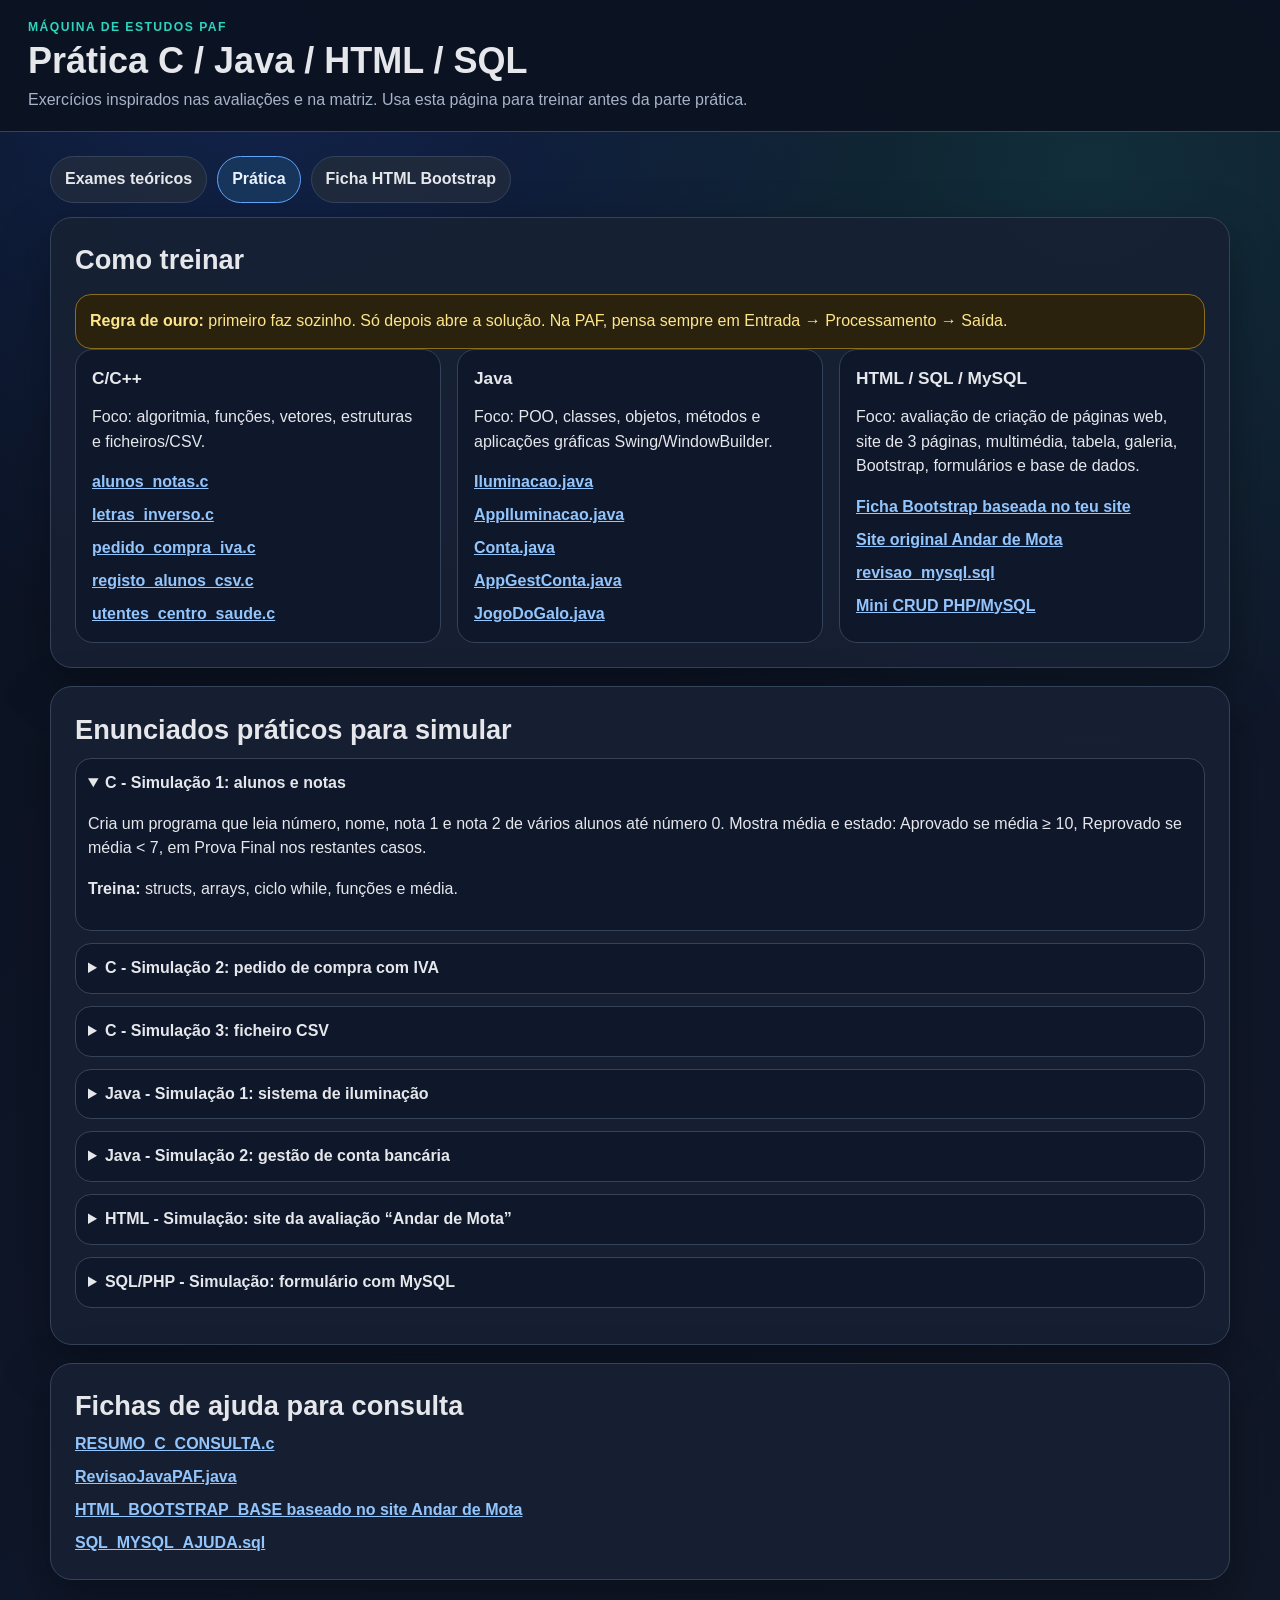
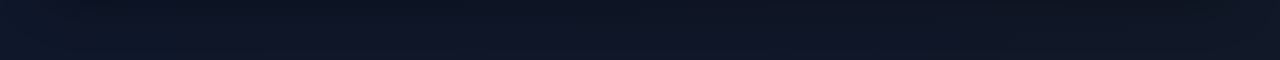
==== pratica.html @ 0313ba97 "Add files via upload" ====
<!DOCTYPE html>
<html lang="pt">
<head><meta charset="UTF-8"><meta name="viewport" content="width=device-width, initial-scale=1.0"><title>Prática PAF - C / Java / HTML / SQL</title><link rel="stylesheet" href="style.css"></head>
<body>
<header class="topbar"><div><p class="eyebrow">Máquina de Estudos PAF</p><h1>Prática C / Java / HTML / SQL</h1><p class="subtitle">Exercícios inspirados nas avaliações e na matriz. Usa esta página para treinar antes da parte prática.</p></div></header>
<main>
<nav class="quick-nav"><a href="index.html">Exames teóricos</a><a href="pratica.html" class="active">Prática</a><a href="fichas/HTML_BOOTSTRAP_BASE/index.html">Ficha HTML Bootstrap</a></nav>
<section class="panel">
<h2>Como treinar</h2>
<div class="notice"><strong>Regra de ouro:</strong> primeiro faz sozinho. Só depois abre a solução. Na PAF, pensa sempre em Entrada → Processamento → Saída.</div>
<div class="practice-grid">
<div class="practice-card"><h3>C/C++</h3><p>Foco: algoritmia, funções, vetores, estruturas e ficheiros/CSV.</p><div class="file-list"><a href="pratica/c/alunos_notas.c">alunos_notas.c</a><a href="pratica/c/letras_inverso.c">letras_inverso.c</a><a href="pratica/c/pedido_compra_iva.c">pedido_compra_iva.c</a><a href="pratica/c/registo_alunos_csv.c">registo_alunos_csv.c</a><a href="pratica/c/utentes_centro_saude.c">utentes_centro_saude.c</a></div></div>
<div class="practice-card"><h3>Java</h3><p>Foco: POO, classes, objetos, métodos e aplicações gráficas Swing/WindowBuilder.</p><div class="file-list"><a href="pratica/java/Iluminacao.java">Iluminacao.java</a><a href="pratica/java/AppIluminacao.java">AppIluminacao.java</a><a href="pratica/java/Conta.java">Conta.java</a><a href="pratica/java/AppGestConta.java">AppGestConta.java</a><a href="pratica/java/JogoDoGalo.java">JogoDoGalo.java</a></div></div>
<div class="practice-card"><h3>HTML / SQL / MySQL</h3><p>Foco: avaliação de criação de páginas web, site de 3 páginas, multimédia, tabela, galeria, Bootstrap, formulários e base de dados.</p><div class="file-list"><a href="fichas/HTML_BOOTSTRAP_BASE/index.html">Ficha Bootstrap baseada no teu site</a><a href="pratica/html_site_goncalo_original/index.html">Site original Andar de Mota</a><a href="pratica/html_sql/revisao_mysql.sql">revisao_mysql.sql</a><a href="pratica/html_sql/php_mysql_mini_crud/index.php">Mini CRUD PHP/MySQL</a></div></div>
</div>
</section>
<section class="panel" style="margin-top:18px"><h2>Enunciados práticos para simular</h2>
<details open><summary>C - Simulação 1: alunos e notas</summary><p>Cria um programa que leia número, nome, nota 1 e nota 2 de vários alunos até número 0. Mostra média e estado: Aprovado se média ≥ 10, Reprovado se média &lt; 7, em Prova Final nos restantes casos.</p><p><strong>Treina:</strong> structs, arrays, ciclo while, funções e média.</p></details>
<details><summary>C - Simulação 2: pedido de compra com IVA</summary><p>Lê produtos de um pedido até código 0. Cada produto tem código, nome, preço unitário e quantidade. Mostra subtotal e total com IVA de 23%.</p><p><strong>Treina:</strong> estruturas, acumuladores, funções e formatação.</p></details>
<details><summary>C - Simulação 3: ficheiro CSV</summary><p>Regista alunos num ficheiro CSV com matrícula, nome, código de curso e saldo. Depois lê o ficheiro e mostra maior saldo, menor saldo e média.</p><p><strong>Treina:</strong> FILE, fopen, fprintf, fscanf, fclose e structs.</p></details>
<details><summary>Java - Simulação 1: sistema de iluminação</summary><p>Cria a classe Iluminacao com turnOn(), turnOff() e mostraEstado(). A aplicação AppIluminacao deve ter janela com 6 divisões e botões para ligar/desligar.</p><p><strong>Treina:</strong> classe, objetos, arrays, Swing e ActionListener.</p></details>
<details><summary>Java - Simulação 2: gestão de conta bancária</summary><p>Cria Conta com inserir(), depositar(), levantar(), verificarSaldo() e mostrar(). A janela deve criar conta e permitir movimentos.</p><p><strong>Treina:</strong> POO, validação, try/catch, separação classe lógica / classe janela.</p></details>
<details><summary>HTML - Simulação: site da avaliação “Andar de Mota”</summary><p>Cria um site com pelo menos três páginas: Início, Galeria e Tabela. Deve ter menu de navegação, galeria de imagens com legendas, uma tabela, um vídeo, um áudio e texto claro. Usa Bootstrap para estilos e não uses JavaScript personalizado.</p><p><strong>Consulta:</strong> abre a ficha Bootstrap baseada no teu site e compara com o site original enviado.</p></details>
<details><summary>SQL/PHP - Simulação: formulário com MySQL</summary><p>Cria base de dados, tabela, formulário HTML/PHP para inserir dados e página para listar registos. Usa validação simples e prepared statements.</p></details>
</section>
<section class="panel" style="margin-top:18px"><h2>Fichas de ajuda para consulta</h2><div class="file-list"><a href="fichas/RESUMO_C_CONSULTA.c">RESUMO_C_CONSULTA.c</a><a href="fichas/RevisaoJavaPAF.java">RevisaoJavaPAF.java</a><a href="fichas/HTML_BOOTSTRAP_BASE/index.html">HTML_BOOTSTRAP_BASE baseado no site Andar de Mota</a><a href="fichas/SQL_MYSQL_AJUDA.sql">SQL_MYSQL_AJUDA.sql</a></div></section>
</main>
</body></html>
---- style.css ----
:root{
  --bg:#0b1220;
  --bg2:#111827;
  --panel:#172033;
  --panel2:#1f2a3d;
  --option:#111827;
  --option-hover:#1d2b45;
  --ink:#e5e7eb;
  --muted:#a7b3c8;
  --brand:#60a5fa;
  --brand-dark:#2563eb;
  --brand2:#2dd4bf;
  --danger:#fb7185;
  --danger-bg:#3f1721;
  --ok:#34d399;
  --warn:#fbbf24;
  --line:#34425a;
  --line2:#475569;
  --shadow:0 18px 50px rgba(0,0,0,.35);
  --radius:22px;
}
*{box-sizing:border-box}
html{scroll-behavior:smooth}
body{
  margin:0;
  font-family:Arial,Helvetica,sans-serif;
  background:
    radial-gradient(circle at 20% 0%, rgba(37,99,235,.22), transparent 34%),
    radial-gradient(circle at 85% 10%, rgba(45,212,191,.13), transparent 32%),
    linear-gradient(135deg,var(--bg),#0f172a 60%,#111827);
  color:var(--ink);
  line-height:1.55;
  min-height:100vh;
}
body.exam-running .quick-nav{display:none}
.topbar{
  position:sticky;top:0;z-index:30;
  display:flex;gap:18px;justify-content:space-between;align-items:center;
  padding:18px 28px;
  background:rgba(11,18,32,.92);
  backdrop-filter:blur(14px);
  border-bottom:1px solid var(--line);
}
.topbar-text{min-width:0}
h1,h2,h3{margin:.15rem 0;line-height:1.18}
h1{font-size:clamp(1.55rem,3vw,2.25rem)}
h2{font-size:clamp(1.25rem,2.4vw,1.7rem)}
h3{font-size:1.08rem}
.eyebrow{text-transform:uppercase;letter-spacing:.12em;font-weight:800;color:var(--brand2);font-size:.76rem;margin:0 0 .2rem}
.subtitle{color:var(--muted);max-width:760px;margin:.35rem 0 0}.timer-card{
  min-width:172px;text-align:center;
  background:linear-gradient(180deg,#172033,#0f172a);
  color:white;border:1px solid var(--line2);border-radius:18px;padding:12px 16px;box-shadow:var(--shadow)
}
.timer-card span{display:block;font-size:.78rem;color:#cbd5e1}.timer-card strong{display:block;font-size:1.38rem;letter-spacing:.04em}.timer-card small{display:block;margin-top:3px;color:#93c5fd;font-weight:800}.timer-card.warning{background:linear-gradient(180deg,#5f3b12,#281707)}.timer-card.danger{background:linear-gradient(180deg,#5b1520,#26070c)}
main{width:min(1180px,94vw);margin:24px auto 80px}.quick-nav{display:flex;flex-wrap:wrap;gap:10px;margin-bottom:14px}.quick-nav a,.link-button{display:inline-flex;align-items:center;text-decoration:none;color:var(--ink);background:rgba(31,42,61,.95);border:1px solid var(--line);padding:10px 14px;border-radius:999px;font-weight:800}.quick-nav a.active,.quick-nav a:hover{background:#17345b;border-color:#60a5fa;color:#eaf3ff}.panel{background:rgba(23,32,51,.94);border:1px solid var(--line);border-radius:var(--radius);padding:24px;box-shadow:var(--shadow)}.setup-grid{display:grid;grid-template-columns:1.05fr .95fr;gap:28px}.exam-options{display:grid;gap:12px}.exam-choice{display:flex;align-items:center;gap:12px;border:1px solid var(--line);padding:14px;border-radius:16px;cursor:pointer;background:var(--option)}.exam-choice:hover{background:var(--option-hover)}.exam-choice:has(input:checked){border-color:#60a5fa;background:#15335a}.form-row{display:grid;gap:6px;margin:10px 0}.form-row label,.checkline{font-weight:800}.form-row input,.form-row select,input[type="text"],input[type="number"],textarea{width:100%;padding:13px 14px;border:1px solid var(--line2);border-radius:14px;font:inherit;background:#0f172a;color:var(--ink)}.form-row input::placeholder,input::placeholder,textarea::placeholder{color:#7f8da3}textarea{min-height:130px;resize:vertical}.code-input{font-family:Consolas,monospace;min-height:170px}.checkline{display:flex;gap:10px;align-items:flex-start;margin:10px 0;color:#dbeafe}.stats,.summary-grid{display:grid;grid-template-columns:repeat(6,1fr);gap:12px;margin:20px 0}.stat-card{background:#0f172a;border:1px solid var(--line);border-radius:16px;padding:14px}.stat-card strong{font-size:1.45rem;color:var(--brand)}.stat-card span{display:block;color:var(--muted);font-size:.88rem}.actions,.floating-actions{display:flex;gap:10px;flex-wrap:wrap;align-items:center}button,.button{border:0;border-radius:14px;padding:12px 16px;font-weight:900;cursor:pointer;font-size:1rem;transition:transform .12s ease,filter .12s ease}button:hover,.button:hover{transform:translateY(-1px);filter:brightness(1.07)}.primary{background:var(--brand-dark);color:white}.secondary{background:#263449;color:#e5e7eb;border:1px solid var(--line2)}.danger{background:#be123c;color:white}.danger-soft{background:var(--danger-bg);color:#fecdd3;border:1px solid #7f1d1d}.ghost{background:#1e3a5f;color:#dbeafe;border:1px solid #315b8f}.notice{margin-top:18px;background:#2b220e;border:1px solid #8a6d1e;border-radius:16px;padding:14px;color:#fde68a}.hidden{display:none!important}.exam-header{display:flex;justify-content:space-between;gap:18px;align-items:flex-start;margin-bottom:18px}.exam-header p{color:var(--muted)}.progress-wrap{min-width:245px;text-align:right}.progress-wrap span{display:block;font-weight:900;color:#bfdbfe;margin-bottom:6px}.progress-bar{height:12px;background:#111827;border:1px solid var(--line);border-radius:999px;overflow:hidden}.progress-bar div{height:100%;width:0;background:linear-gradient(90deg,var(--brand),var(--brand2))}.questions{display:grid;gap:18px}.question-card{border:1px solid var(--line);border-radius:20px;padding:18px;background:rgba(15,23,42,.72)}.q-head{display:flex;justify-content:space-between;gap:10px;align-items:flex-start}.module{display:inline-block;color:var(--brand2);font-size:.84rem;font-weight:900}.badge{font-size:.78rem;background:#1e1b4b;color:#c7d2fe;border-radius:999px;padding:6px 9px;white-space:nowrap}.prompt{font-size:1.05rem;margin:12px 0;color:#f8fafc}.question-extra{color:var(--ink)}.answer-zone{display:grid;gap:10px}.option{display:flex;gap:10px;align-items:flex-start;border:1px solid var(--line);border-radius:14px;padding:12px;background:var(--option);cursor:pointer}.option:hover{background:var(--option-hover)}.option input{margin-top:.28rem;accent-color:var(--brand)}.hint,.rounding{color:var(--muted);font-size:.9rem;margin:4px 0}.visual-card{overflow:auto;border:1px solid var(--line);border-radius:18px;background:#0f172a;margin:10px 0;padding:8px}.visual-card svg{min-width:420px;width:100%;height:auto}.axis{stroke:#dbeafe;stroke-width:2}.ticks line{stroke:#64748b}.ticks text,.visual-card text{font-size:13px;fill:#dbeafe}.svg-title{font-weight:900;fill:#f8fafc}.graph-line{stroke:#60a5fa;stroke-width:4;stroke-linecap:round;stroke-linejoin:round}.point{fill:#fb7185}.table-wrap{overflow:auto;margin:10px 0}.mini-table{border-collapse:collapse;width:100%;min-width:260px;background:#0f172a}.mini-table th,.mini-table td{border:1px solid var(--line2);padding:8px;text-align:center}.mini-table th{background:#17345b;color:#dbeafe}.study-tools{margin-top:12px;border-top:1px dashed var(--line2);padding-top:12px}.answer-reveal{margin-top:10px;background:#0f3529;border:1px solid #166534;border-radius:14px;padding:12px;color:#dcfce7}.floating-actions{position:sticky;bottom:12px;background:rgba(11,18,32,.95);backdrop-filter:blur(10px);padding:12px;border:1px solid var(--line);border-radius:18px;box-shadow:var(--shadow);margin-top:20px}.result-top{display:grid;grid-template-columns:190px 1fr;gap:24px;align-items:center}.grade-circle{width:170px;height:170px;border-radius:50%;background:conic-gradient(var(--brand) var(--gradeDeg),#334155 0);display:grid;place-items:center}.grade-inner{width:132px;height:132px;background:#0f172a;border:1px solid var(--line2);border-radius:50%;display:grid;place-items:center}.grade-inner strong{font-size:2.5rem;color:var(--brand)}.grade-inner span{color:var(--muted)}.module-report,.review-card,.history-item{margin-top:16px;border:1px solid var(--line);border-radius:18px;padding:16px;background:#0f172a}.module-row{display:flex;justify-content:space-between;border-bottom:1px solid #263449;padding:8px 0}.review-card.correct{border-left:7px solid var(--ok)}.review-card.partial{border-left:7px solid var(--warn)}.review-card.wrong{border-left:7px solid var(--danger)}.review-card.issue-highlight{outline:3px solid var(--brand);box-shadow:0 0 0 7px rgba(96,165,250,.16)}.answer-box{background:#111827;border:1px solid var(--line);border-radius:12px;padding:10px;white-space:pre-wrap;color:#e5e7eb}.issue-nav{position:static;display:flex;align-items:center;gap:10px;flex-wrap:wrap;background:rgba(15,23,42,.96);border:1px solid var(--line);border-radius:16px;padding:14px;margin:30px 0 24px;box-shadow:var(--shadow)}.issue-nav strong{color:#fde68a}.practice-grid{display:grid;grid-template-columns:repeat(3,1fr);gap:16px}.practice-card{border:1px solid var(--line);border-radius:18px;padding:16px;background:#0f172a}.file-list{display:grid;gap:8px;margin-top:10px}.file-list a{color:#93c5fd;font-weight:800}.compact-list li{margin-bottom:7px}details{border:1px solid var(--line);border-radius:16px;padding:12px;background:#0f172a;margin:12px 0}summary{font-weight:900;cursor:pointer}a{color:#93c5fd}
@media(max-width:850px){.topbar{position:relative;align-items:stretch;flex-direction:column;padding:16px}.timer-card{width:100%}main{width:94vw;margin-top:14px}.setup-grid,.result-top,.practice-grid{grid-template-columns:1fr}.stats,.summary-grid{grid-template-columns:repeat(2,1fr)}.exam-header{flex-direction:column}.progress-wrap{min-width:100%;width:100%;text-align:left}.q-head{flex-direction:column}.badge{white-space:normal}.panel{padding:16px}.floating-actions{bottom:0;border-radius:16px 16px 0 0}.visual-card svg{min-width:360px}.quick-nav a{width:100%;justify-content:center}.issue-nav{top:auto}}
@media(max-width:430px){.stats,.summary-grid{grid-template-columns:1fr}button,.button{width:100%}.actions{width:100%}.quick-nav{gap:8px}.visual-card svg{min-width:320px}.timer-card strong{font-size:1.25rem}.question-card{padding:14px}.issue-nav button{width:100%}}
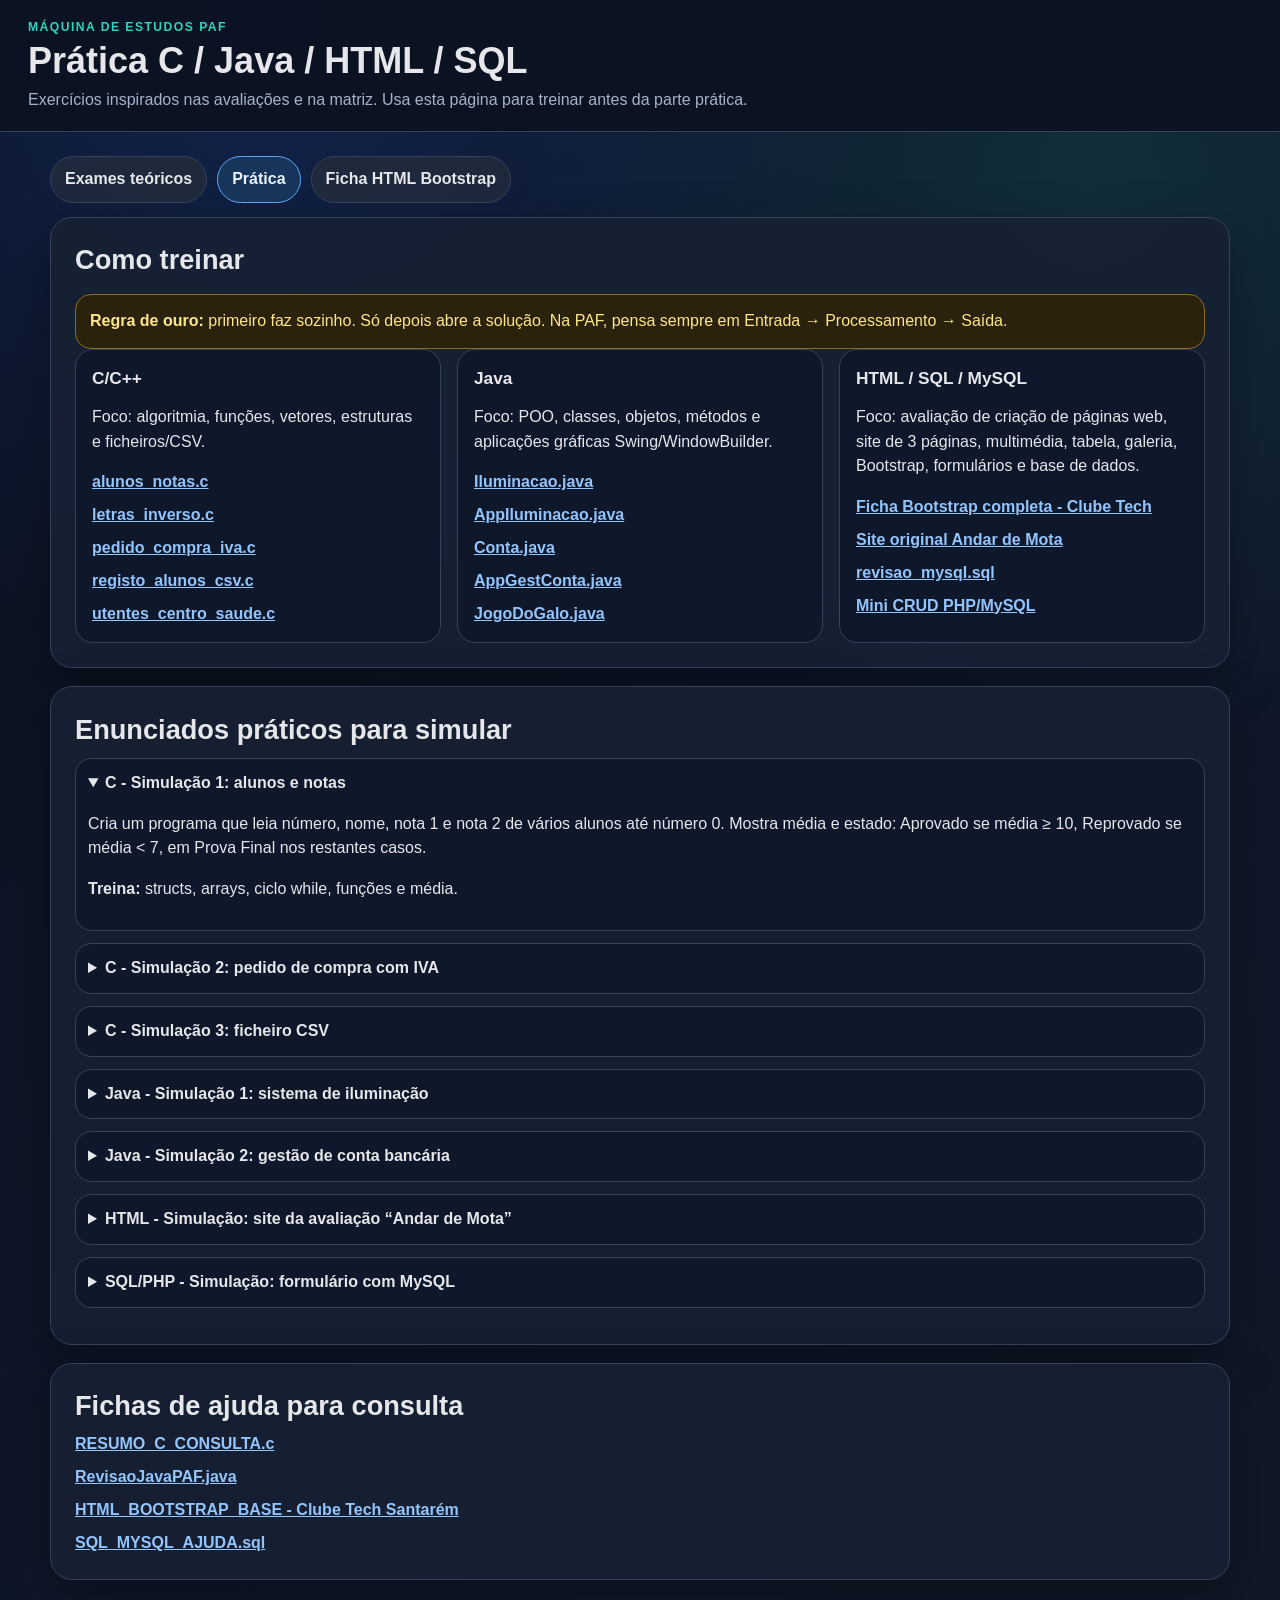
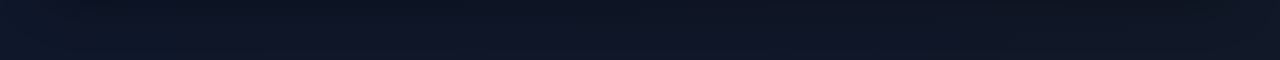
==== commit ac0851e4: "Add files via upload" ====
--- a/pratica.html
+++ b/pratica.html
@@ -11,7 +11,7 @@
 <div class="practice-grid">
 <div class="practice-card"><h3>C/C++</h3><p>Foco: algoritmia, funções, vetores, estruturas e ficheiros/CSV.</p><div class="file-list"><a href="pratica/c/alunos_notas.c">alunos_notas.c</a><a href="pratica/c/letras_inverso.c">letras_inverso.c</a><a href="pratica/c/pedido_compra_iva.c">pedido_compra_iva.c</a><a href="pratica/c/registo_alunos_csv.c">registo_alunos_csv.c</a><a href="pratica/c/utentes_centro_saude.c">utentes_centro_saude.c</a></div></div>
 <div class="practice-card"><h3>Java</h3><p>Foco: POO, classes, objetos, métodos e aplicações gráficas Swing/WindowBuilder.</p><div class="file-list"><a href="pratica/java/Iluminacao.java">Iluminacao.java</a><a href="pratica/java/AppIluminacao.java">AppIluminacao.java</a><a href="pratica/java/Conta.java">Conta.java</a><a href="pratica/java/AppGestConta.java">AppGestConta.java</a><a href="pratica/java/JogoDoGalo.java">JogoDoGalo.java</a></div></div>
-<div class="practice-card"><h3>HTML / SQL / MySQL</h3><p>Foco: avaliação de criação de páginas web, site de 3 páginas, multimédia, tabela, galeria, Bootstrap, formulários e base de dados.</p><div class="file-list"><a href="fichas/HTML_BOOTSTRAP_BASE/index.html">Ficha Bootstrap baseada no teu site</a><a href="pratica/html_site_goncalo_original/index.html">Site original Andar de Mota</a><a href="pratica/html_sql/revisao_mysql.sql">revisao_mysql.sql</a><a href="pratica/html_sql/php_mysql_mini_crud/index.php">Mini CRUD PHP/MySQL</a></div></div>
+<div class="practice-card"><h3>HTML / SQL / MySQL</h3><p>Foco: avaliação de criação de páginas web, site de 3 páginas, multimédia, tabela, galeria, Bootstrap, formulários e base de dados.</p><div class="file-list"><a href="fichas/HTML_BOOTSTRAP_BASE/index.html">Ficha Bootstrap completa - Clube Tech</a><a href="pratica/html_site_goncalo_original/index.html">Site original Andar de Mota</a><a href="pratica/html_sql/revisao_mysql.sql">revisao_mysql.sql</a><a href="pratica/html_sql/php_mysql_mini_crud/index.php">Mini CRUD PHP/MySQL</a></div></div>
 </div>
 </section>
 <section class="panel" style="margin-top:18px"><h2>Enunciados práticos para simular</h2>
@@ -20,9 +20,9 @@
 <details><summary>C - Simulação 3: ficheiro CSV</summary><p>Regista alunos num ficheiro CSV com matrícula, nome, código de curso e saldo. Depois lê o ficheiro e mostra maior saldo, menor saldo e média.</p><p><strong>Treina:</strong> FILE, fopen, fprintf, fscanf, fclose e structs.</p></details>
 <details><summary>Java - Simulação 1: sistema de iluminação</summary><p>Cria a classe Iluminacao com turnOn(), turnOff() e mostraEstado(). A aplicação AppIluminacao deve ter janela com 6 divisões e botões para ligar/desligar.</p><p><strong>Treina:</strong> classe, objetos, arrays, Swing e ActionListener.</p></details>
 <details><summary>Java - Simulação 2: gestão de conta bancária</summary><p>Cria Conta com inserir(), depositar(), levantar(), verificarSaldo() e mostrar(). A janela deve criar conta e permitir movimentos.</p><p><strong>Treina:</strong> POO, validação, try/catch, separação classe lógica / classe janela.</p></details>
-<details><summary>HTML - Simulação: site da avaliação “Andar de Mota”</summary><p>Cria um site com pelo menos três páginas: Início, Galeria e Tabela. Deve ter menu de navegação, galeria de imagens com legendas, uma tabela, um vídeo, um áudio e texto claro. Usa Bootstrap para estilos e não uses JavaScript personalizado.</p><p><strong>Consulta:</strong> abre a ficha Bootstrap baseada no teu site e compara com o site original enviado.</p></details>
+<details><summary>HTML - Simulação: site da avaliação “Andar de Mota”</summary><p>Cria um site com pelo menos três páginas: Início, Galeria e Tabela. Deve ter menu de navegação, galeria de imagens com legendas, uma tabela, um vídeo, um áudio e texto claro. Usa Bootstrap para estilos e não uses JavaScript personalizado.</p><p><strong>Consulta:</strong> abre a ficha Bootstrap baseada no teu site e confirma que cumpre: 3 páginas, vídeo, áudio, tabela, galeria, navegação e Bootstrap.</p></details>
 <details><summary>SQL/PHP - Simulação: formulário com MySQL</summary><p>Cria base de dados, tabela, formulário HTML/PHP para inserir dados e página para listar registos. Usa validação simples e prepared statements.</p></details>
 </section>
-<section class="panel" style="margin-top:18px"><h2>Fichas de ajuda para consulta</h2><div class="file-list"><a href="fichas/RESUMO_C_CONSULTA.c">RESUMO_C_CONSULTA.c</a><a href="fichas/RevisaoJavaPAF.java">RevisaoJavaPAF.java</a><a href="fichas/HTML_BOOTSTRAP_BASE/index.html">HTML_BOOTSTRAP_BASE baseado no site Andar de Mota</a><a href="fichas/SQL_MYSQL_AJUDA.sql">SQL_MYSQL_AJUDA.sql</a></div></section>
+<section class="panel" style="margin-top:18px"><h2>Fichas de ajuda para consulta</h2><div class="file-list"><a href="fichas/RESUMO_C_CONSULTA.c">RESUMO_C_CONSULTA.c</a><a href="fichas/RevisaoJavaPAF.java">RevisaoJavaPAF.java</a><a href="fichas/HTML_BOOTSTRAP_BASE/index.html">HTML_BOOTSTRAP_BASE - Clube Tech Santarém</a><a href="fichas/SQL_MYSQL_AJUDA.sql">SQL_MYSQL_AJUDA.sql</a></div></section>
 </main>
 </body></html>
--- a/style.css
+++ b/style.css
@@ -56,3 +56,127 @@
 main{width:min(1180px,94vw);margin:24px auto 80px}.quick-nav{display:flex;flex-wrap:wrap;gap:10px;margin-bottom:14px}.quick-nav a,.link-button{display:inline-flex;align-items:center;text-decoration:none;color:var(--ink);background:rgba(31,42,61,.95);border:1px solid var(--line);padding:10px 14px;border-radius:999px;font-weight:800}.quick-nav a.active,.quick-nav a:hover{background:#17345b;border-color:#60a5fa;color:#eaf3ff}.panel{background:rgba(23,32,51,.94);border:1px solid var(--line);border-radius:var(--radius);padding:24px;box-shadow:var(--shadow)}.setup-grid{display:grid;grid-template-columns:1.05fr .95fr;gap:28px}.exam-options{display:grid;gap:12px}.exam-choice{display:flex;align-items:center;gap:12px;border:1px solid var(--line);padding:14px;border-radius:16px;cursor:pointer;background:var(--option)}.exam-choice:hover{background:var(--option-hover)}.exam-choice:has(input:checked){border-color:#60a5fa;background:#15335a}.form-row{display:grid;gap:6px;margin:10px 0}.form-row label,.checkline{font-weight:800}.form-row input,.form-row select,input[type="text"],input[type="number"],textarea{width:100%;padding:13px 14px;border:1px solid var(--line2);border-radius:14px;font:inherit;background:#0f172a;color:var(--ink)}.form-row input::placeholder,input::placeholder,textarea::placeholder{color:#7f8da3}textarea{min-height:130px;resize:vertical}.code-input{font-family:Consolas,monospace;min-height:170px}.checkline{display:flex;gap:10px;align-items:flex-start;margin:10px 0;color:#dbeafe}.stats,.summary-grid{display:grid;grid-template-columns:repeat(6,1fr);gap:12px;margin:20px 0}.stat-card{background:#0f172a;border:1px solid var(--line);border-radius:16px;padding:14px}.stat-card strong{font-size:1.45rem;color:var(--brand)}.stat-card span{display:block;color:var(--muted);font-size:.88rem}.actions,.floating-actions{display:flex;gap:10px;flex-wrap:wrap;align-items:center}button,.button{border:0;border-radius:14px;padding:12px 16px;font-weight:900;cursor:pointer;font-size:1rem;transition:transform .12s ease,filter .12s ease}button:hover,.button:hover{transform:translateY(-1px);filter:brightness(1.07)}.primary{background:var(--brand-dark);color:white}.secondary{background:#263449;color:#e5e7eb;border:1px solid var(--line2)}.danger{background:#be123c;color:white}.danger-soft{background:var(--danger-bg);color:#fecdd3;border:1px solid #7f1d1d}.ghost{background:#1e3a5f;color:#dbeafe;border:1px solid #315b8f}.notice{margin-top:18px;background:#2b220e;border:1px solid #8a6d1e;border-radius:16px;padding:14px;color:#fde68a}.hidden{display:none!important}.exam-header{display:flex;justify-content:space-between;gap:18px;align-items:flex-start;margin-bottom:18px}.exam-header p{color:var(--muted)}.progress-wrap{min-width:245px;text-align:right}.progress-wrap span{display:block;font-weight:900;color:#bfdbfe;margin-bottom:6px}.progress-bar{height:12px;background:#111827;border:1px solid var(--line);border-radius:999px;overflow:hidden}.progress-bar div{height:100%;width:0;background:linear-gradient(90deg,var(--brand),var(--brand2))}.questions{display:grid;gap:18px}.question-card{border:1px solid var(--line);border-radius:20px;padding:18px;background:rgba(15,23,42,.72)}.q-head{display:flex;justify-content:space-between;gap:10px;align-items:flex-start}.module{display:inline-block;color:var(--brand2);font-size:.84rem;font-weight:900}.badge{font-size:.78rem;background:#1e1b4b;color:#c7d2fe;border-radius:999px;padding:6px 9px;white-space:nowrap}.prompt{font-size:1.05rem;margin:12px 0;color:#f8fafc}.question-extra{color:var(--ink)}.answer-zone{display:grid;gap:10px}.option{display:flex;gap:10px;align-items:flex-start;border:1px solid var(--line);border-radius:14px;padding:12px;background:var(--option);cursor:pointer}.option:hover{background:var(--option-hover)}.option input{margin-top:.28rem;accent-color:var(--brand)}.hint,.rounding{color:var(--muted);font-size:.9rem;margin:4px 0}.visual-card{overflow:auto;border:1px solid var(--line);border-radius:18px;background:#0f172a;margin:10px 0;padding:8px}.visual-card svg{min-width:420px;width:100%;height:auto}.axis{stroke:#dbeafe;stroke-width:2}.ticks line{stroke:#64748b}.ticks text,.visual-card text{font-size:13px;fill:#dbeafe}.svg-title{font-weight:900;fill:#f8fafc}.graph-line{stroke:#60a5fa;stroke-width:4;stroke-linecap:round;stroke-linejoin:round}.point{fill:#fb7185}.table-wrap{overflow:auto;margin:10px 0}.mini-table{border-collapse:collapse;width:100%;min-width:260px;background:#0f172a}.mini-table th,.mini-table td{border:1px solid var(--line2);padding:8px;text-align:center}.mini-table th{background:#17345b;color:#dbeafe}.study-tools{margin-top:12px;border-top:1px dashed var(--line2);padding-top:12px}.answer-reveal{margin-top:10px;background:#0f3529;border:1px solid #166534;border-radius:14px;padding:12px;color:#dcfce7}.floating-actions{position:sticky;bottom:12px;background:rgba(11,18,32,.95);backdrop-filter:blur(10px);padding:12px;border:1px solid var(--line);border-radius:18px;box-shadow:var(--shadow);margin-top:20px}.result-top{display:grid;grid-template-columns:190px 1fr;gap:24px;align-items:center}.grade-circle{width:170px;height:170px;border-radius:50%;background:conic-gradient(var(--brand) var(--gradeDeg),#334155 0);display:grid;place-items:center}.grade-inner{width:132px;height:132px;background:#0f172a;border:1px solid var(--line2);border-radius:50%;display:grid;place-items:center}.grade-inner strong{font-size:2.5rem;color:var(--brand)}.grade-inner span{color:var(--muted)}.module-report,.review-card,.history-item{margin-top:16px;border:1px solid var(--line);border-radius:18px;padding:16px;background:#0f172a}.module-row{display:flex;justify-content:space-between;border-bottom:1px solid #263449;padding:8px 0}.review-card.correct{border-left:7px solid var(--ok)}.review-card.partial{border-left:7px solid var(--warn)}.review-card.wrong{border-left:7px solid var(--danger)}.review-card.issue-highlight{outline:3px solid var(--brand);box-shadow:0 0 0 7px rgba(96,165,250,.16)}.answer-box{background:#111827;border:1px solid var(--line);border-radius:12px;padding:10px;white-space:pre-wrap;color:#e5e7eb}.issue-nav{position:static;display:flex;align-items:center;gap:10px;flex-wrap:wrap;background:rgba(15,23,42,.96);border:1px solid var(--line);border-radius:16px;padding:14px;margin:30px 0 24px;box-shadow:var(--shadow)}.issue-nav strong{color:#fde68a}.practice-grid{display:grid;grid-template-columns:repeat(3,1fr);gap:16px}.practice-card{border:1px solid var(--line);border-radius:18px;padding:16px;background:#0f172a}.file-list{display:grid;gap:8px;margin-top:10px}.file-list a{color:#93c5fd;font-weight:800}.compact-list li{margin-bottom:7px}details{border:1px solid var(--line);border-radius:16px;padding:12px;background:#0f172a;margin:12px 0}summary{font-weight:900;cursor:pointer}a{color:#93c5fd}
 @media(max-width:850px){.topbar{position:relative;align-items:stretch;flex-direction:column;padding:16px}.timer-card{width:100%}main{width:94vw;margin-top:14px}.setup-grid,.result-top,.practice-grid{grid-template-columns:1fr}.stats,.summary-grid{grid-template-columns:repeat(2,1fr)}.exam-header{flex-direction:column}.progress-wrap{min-width:100%;width:100%;text-align:left}.q-head{flex-direction:column}.badge{white-space:normal}.panel{padding:16px}.floating-actions{bottom:0;border-radius:16px 16px 0 0}.visual-card svg{min-width:360px}.quick-nav a{width:100%;justify-content:center}.issue-nav{top:auto}}
 @media(max-width:430px){.stats,.summary-grid{grid-template-columns:1fr}button,.button{width:100%}.actions{width:100%}.quick-nav{gap:8px}.visual-card svg{min-width:320px}.timer-card strong{font-size:1.25rem}.question-card{padding:14px}.issue-nav button{width:100%}}
+
+/* Ajustes finais: revisão por telemóvel e navegação de erros/parciais */
+.prompt,
+.question-card h3,
+.option span,
+.answer-box,
+.review-card,
+.module-row span,
+.notice,
+.question-extra,
+pre,
+code {
+  overflow-wrap: anywhere;
+  word-break: break-word;
+}
+
+.question-extra img,
+.review-card img,
+.visual-card img {
+  max-width: 100%;
+  height: auto;
+  display: block;
+}
+
+.table-wrap,
+.visual-card {
+  max-width: 100%;
+  overflow-x: auto;
+  -webkit-overflow-scrolling: touch;
+}
+
+.visual-card svg {
+  display: block;
+  max-width: none;
+}
+
+body.results-active .issue-nav { position: static; margin-top: 28px; margin-bottom: 20px; }
+
+body.results-active .issue-nav button {
+  min-height: 44px;
+}
+
+@media(max-width:650px){
+  body{font-size:16px;}
+  main{width:96vw;margin-bottom:96px;}
+  .question-card,.review-card,.panel{border-radius:16px;}
+  .question-card{padding:13px;}
+  .prompt{font-size:1rem;}
+  .option{padding:12px 10px;}
+  .option span{min-width:0;}
+  .answer-zone input[type="text"],
+  .answer-zone textarea{font-size:16px;}
+  .floating-actions{left:0;right:0;width:100%;border-left:0;border-right:0;}
+  body.results-active .issue-nav{ position: static; border-radius:16px; box-shadow:var(--shadow); }
+  .issue-nav strong,
+  .issue-nav span{width:100%;text-align:center;}
+  .issue-nav button{width:100%;}
+  .module-row{gap:12px;align-items:flex-start;}
+  .module-row strong{white-space:nowrap;}
+  .visual-card svg{min-width:300px;}
+}
+
+
+/* Correção: a navegação de erradas/parciais deve descer com a página, não ficar presa no ecrã. */
+body.results-active .issue-nav,
+.issue-nav {
+  position: static !important;
+  top: auto !important;
+  bottom: auto !important;
+  left: auto !important;
+  right: auto !important;
+  z-index: auto !important;
+  width: 100%;
+}
+
+.issue-nav {
+  scroll-margin-top: 90px;
+}
+
+.review-card {
+  scroll-margin-top: 92px;
+}
+
+.question-card,
+.review-card,
+.option,
+.answer-box,
+.prompt,
+.question-extra,
+.visual-card,
+.table-wrap {
+  max-width: 100%;
+}
+
+.option {
+  min-width: 0;
+}
+
+.option span {
+  display: block;
+  min-width: 0;
+}
+
+@media(max-width:650px){
+  body.results-active .issue-nav{
+    position: static !important;
+    border-left:1px solid var(--line);
+    border-right:1px solid var(--line);
+    border-radius:16px;
+    box-shadow:var(--shadow);
+  }
+  .issue-nav{
+    display:grid;
+    grid-template-columns:1fr;
+  }
+  .question-extra,
+  .visual-card,
+  .table-wrap{
+    width:100%;
+  }
+  .visual-card svg{
+    min-width:280px;
+  }
+}
